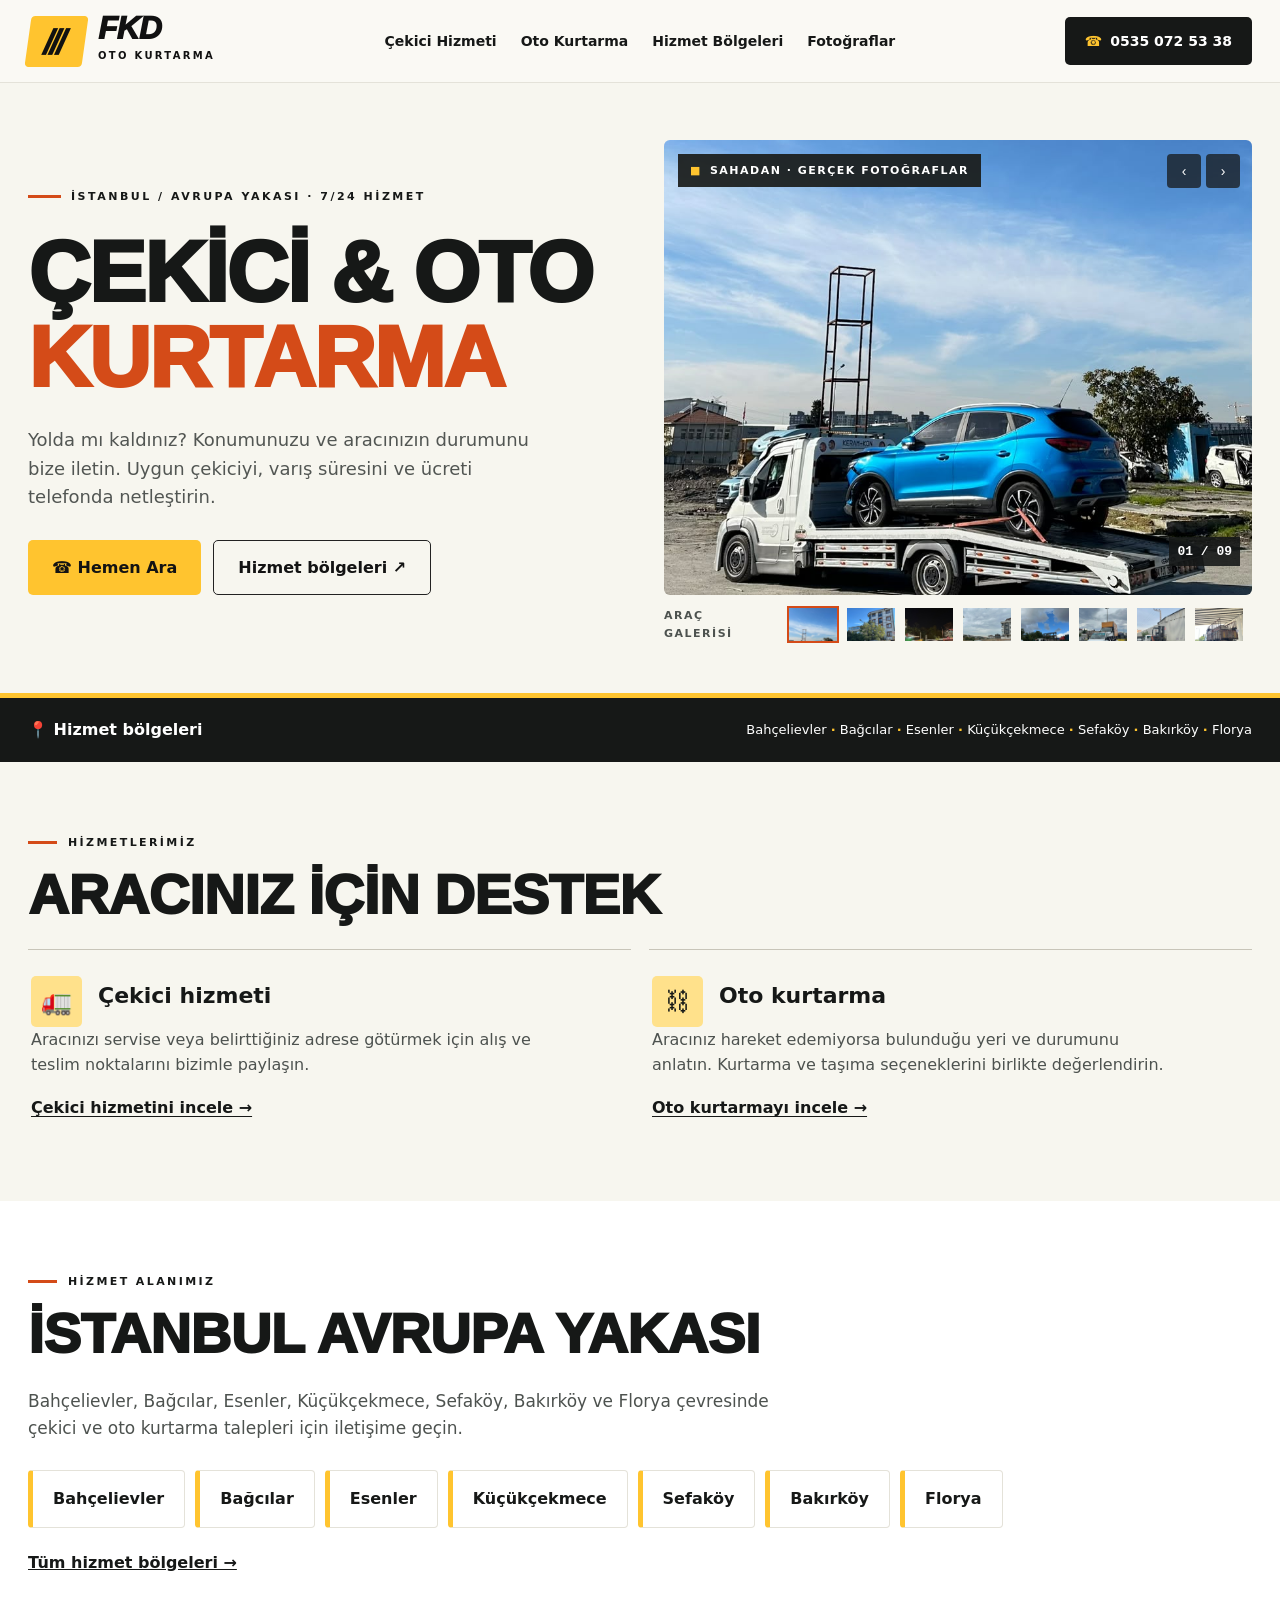
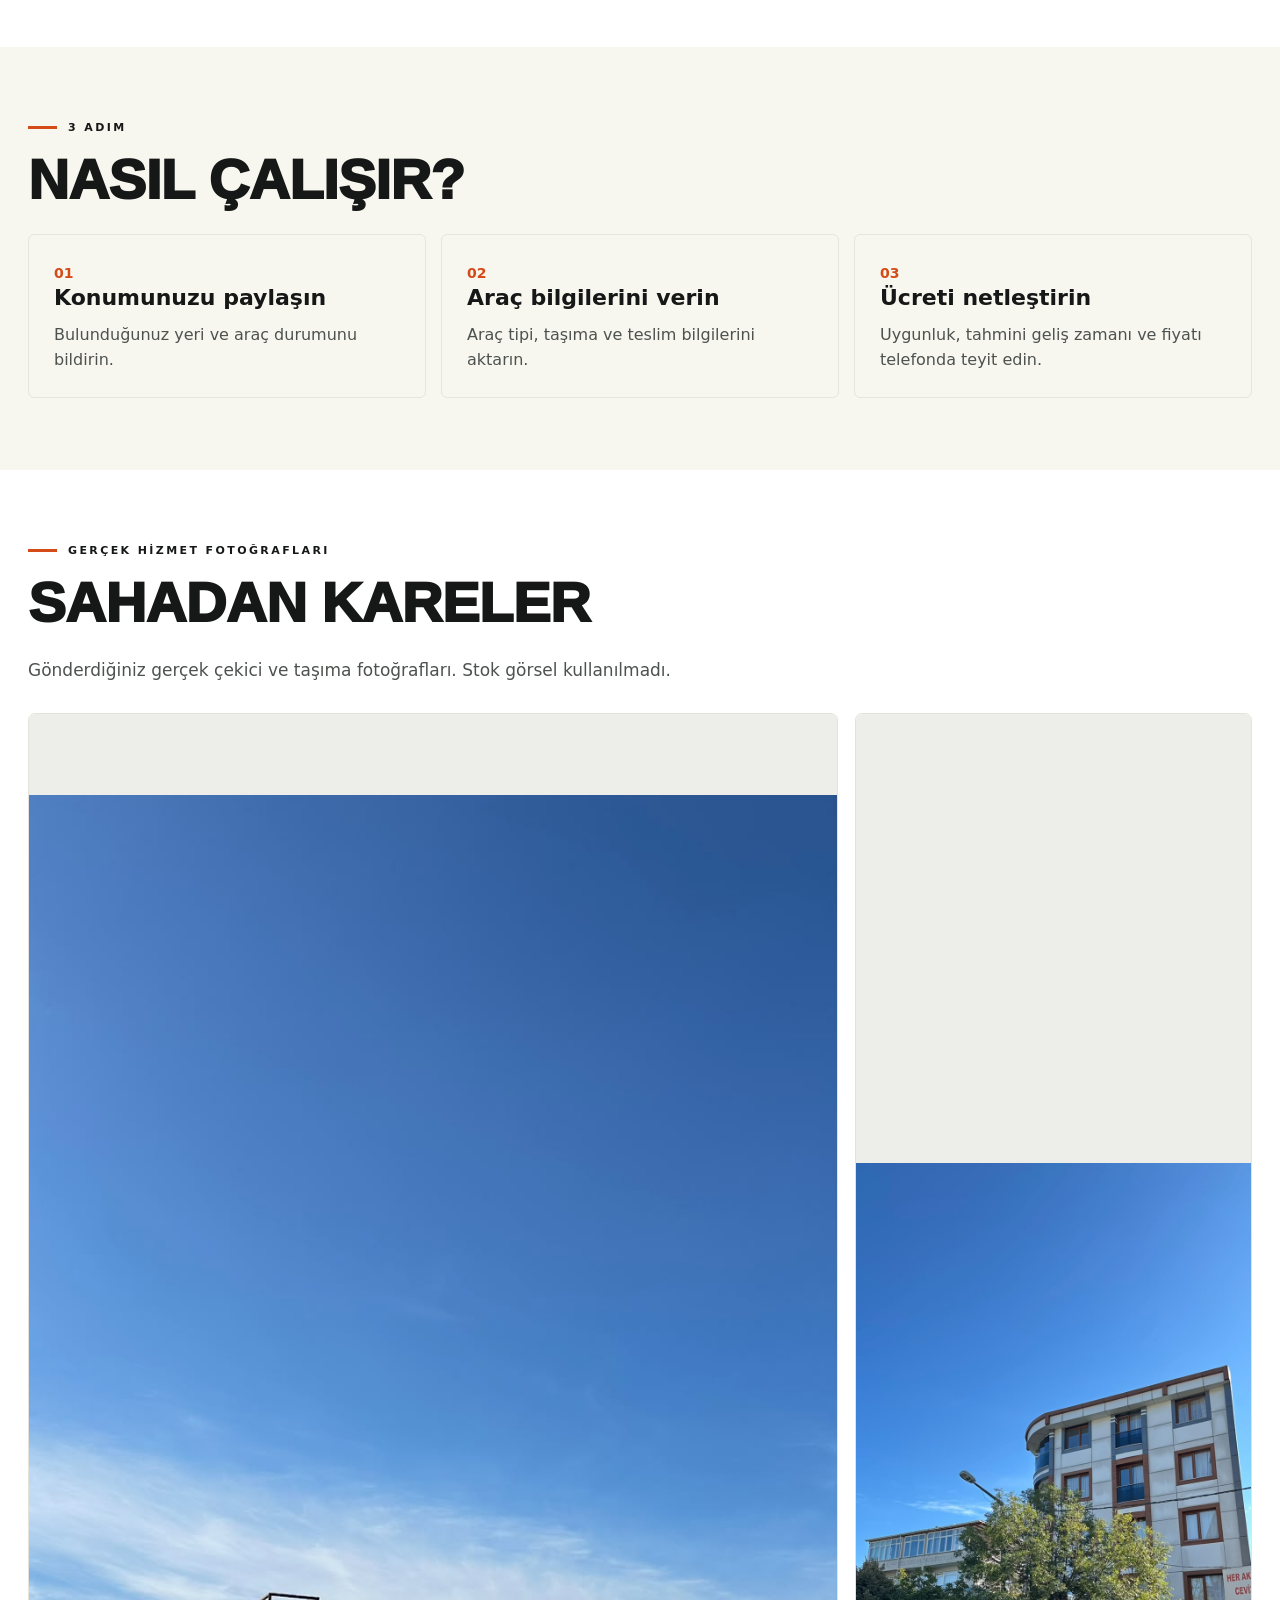
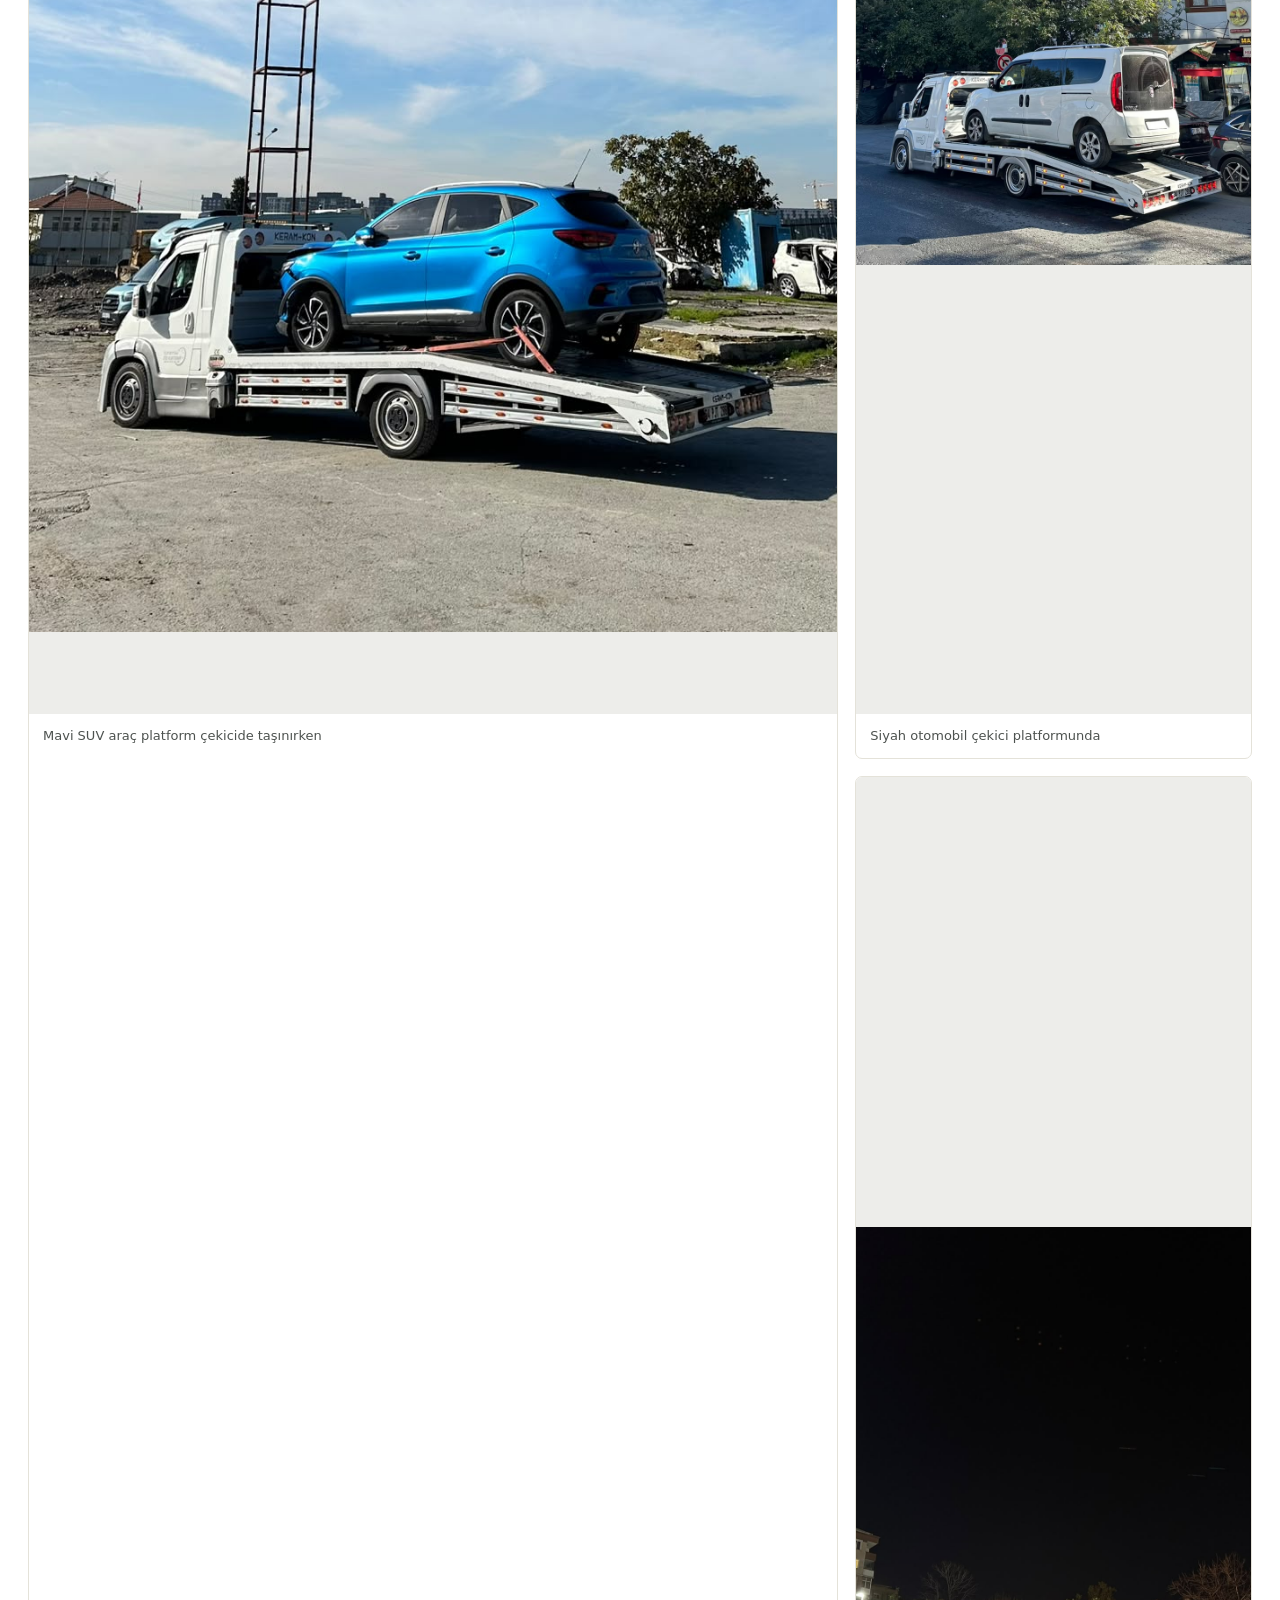
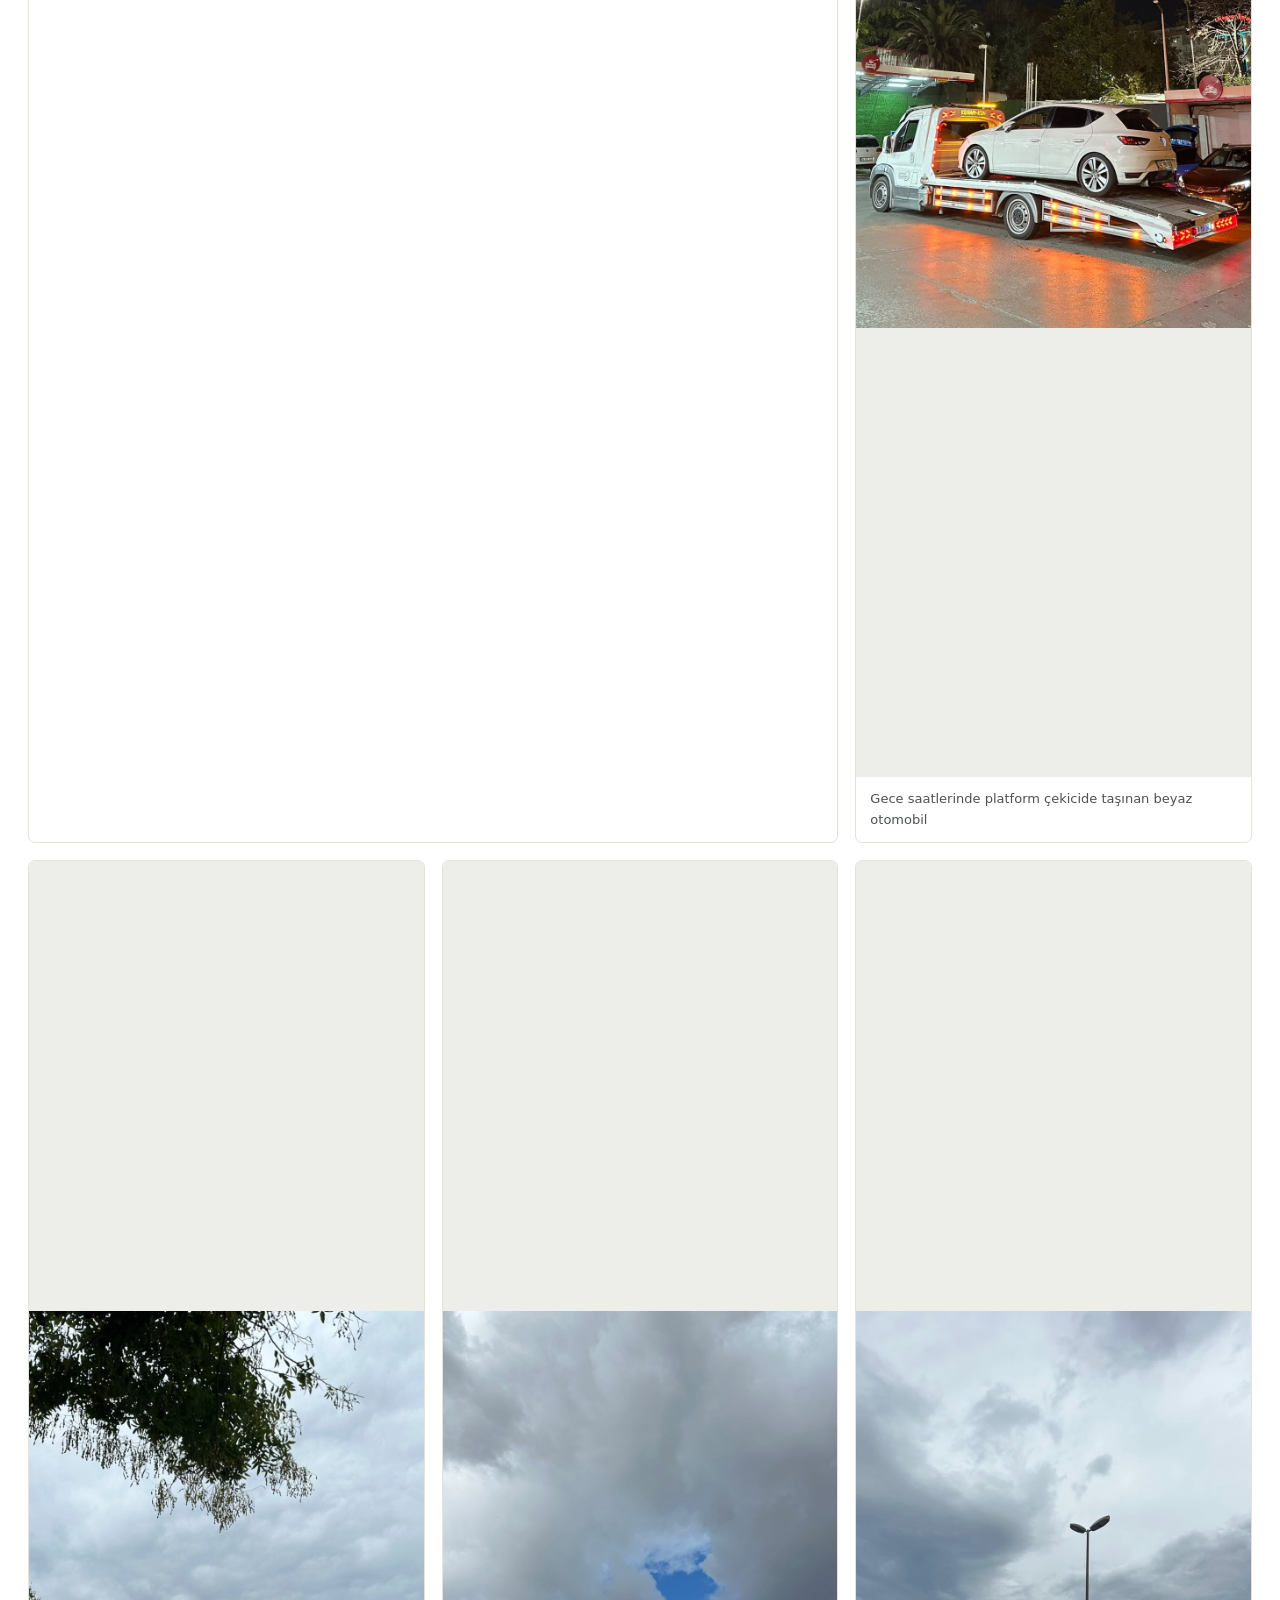
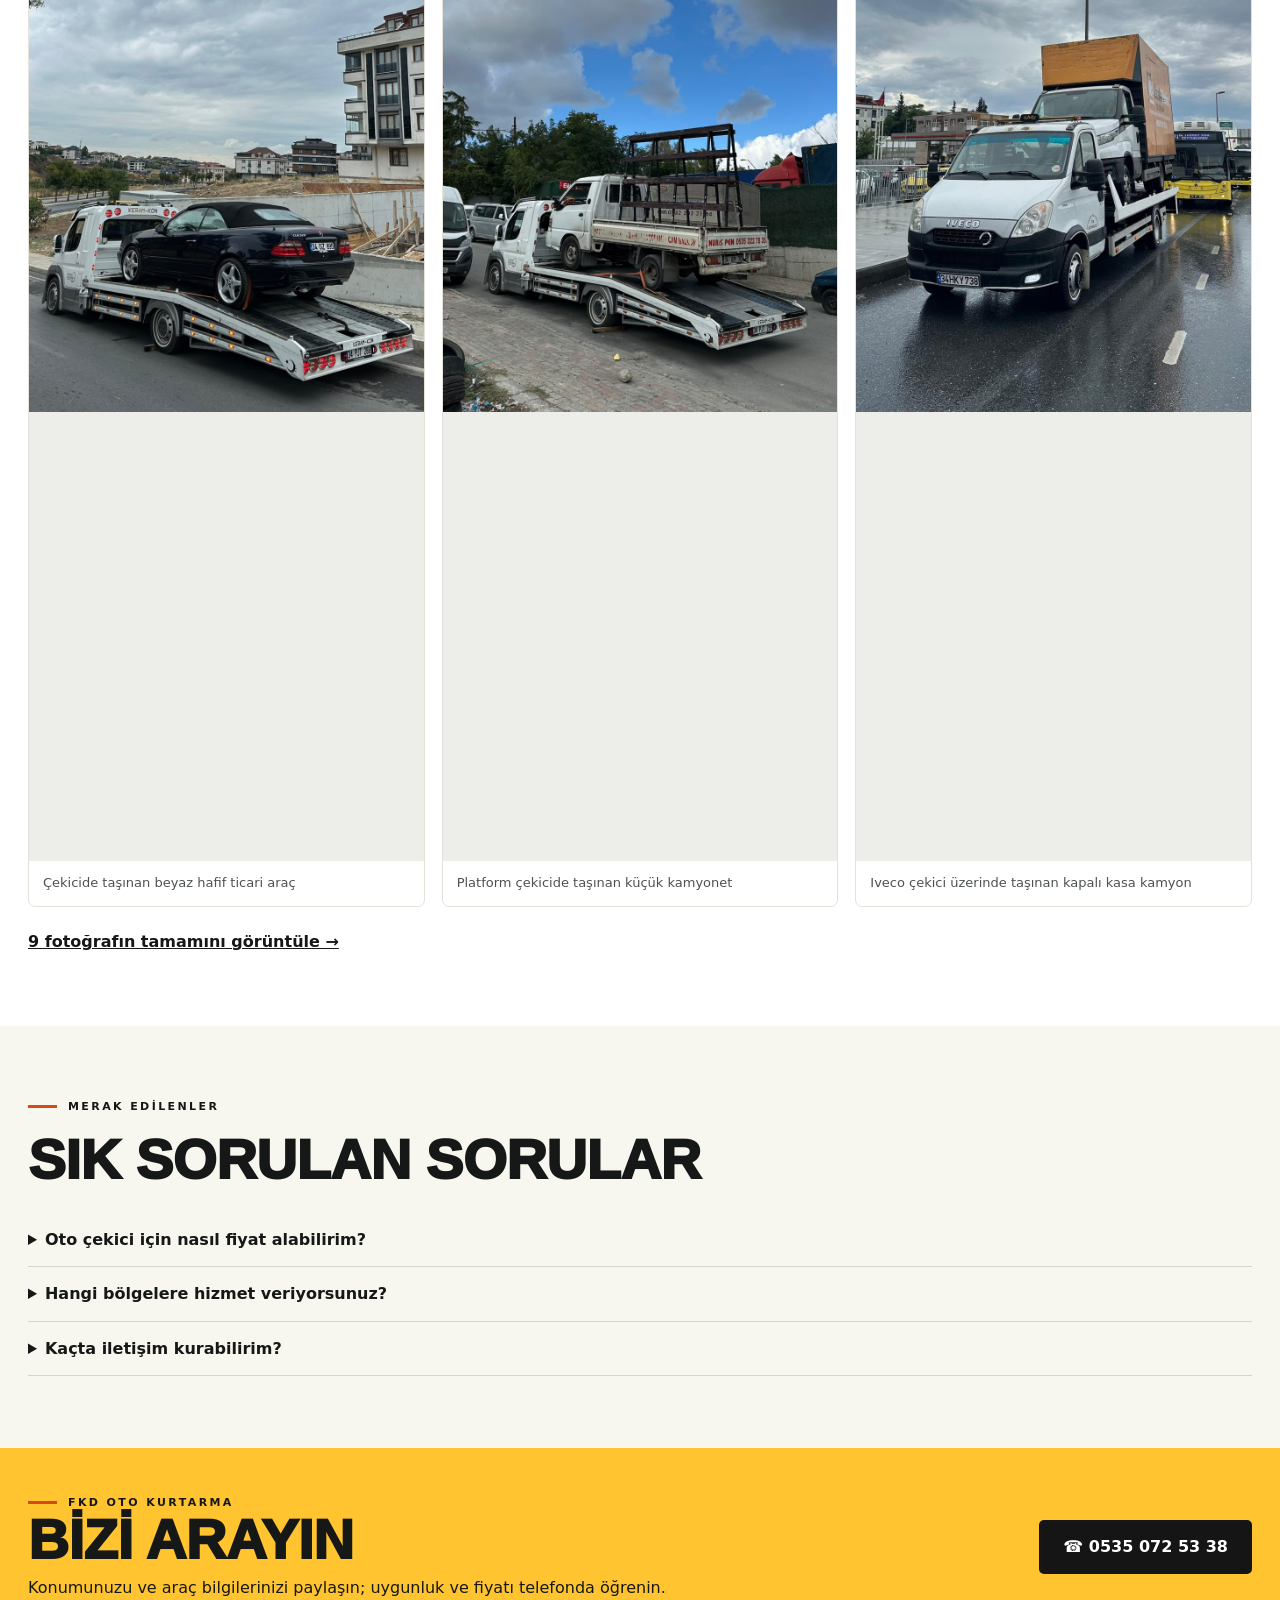
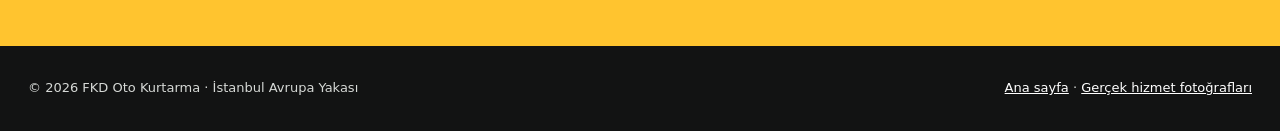
==== index.html @ 8d81df44 "Add files via upload" ====
<!doctype html><html lang="tr"><head><meta charset="utf-8"><meta name="viewport" content="width=device-width, initial-scale=1"><title>FKD Oto Kurtarma | İstanbul Çekici ve Oto Kurtarma</title><meta name="description" content="FKD Oto Kurtarma: Bahçelievler, Bağcılar, Esenler, Küçükçekmece, Sefaköy, Bakırköy ve Florya çekici hizmeti. Telefon: 0535 072 53 38."><meta name="theme-color" content="#161817"><link rel="canonical" href="https://fkdotokurtarma.com.tr/"><meta property="og:type" content="website"><meta property="og:locale" content="tr_TR"><meta property="og:title" content="FKD Oto Kurtarma | İstanbul Çekici ve Oto Kurtarma"><meta property="og:description" content="FKD Oto Kurtarma: Bahçelievler, Bağcılar, Esenler, Küçükçekmece, Sefaköy, Bakırköy ve Florya çekici hizmeti. Telefon: 0535 072 53 38."><meta property="og:image" content="https://fkdotokurtarma.com.tr/assets/fkd-01-mavi-suv.jpg"><link rel="stylesheet" href="site.css"><script type="application/ld+json">{"@context":"https://schema.org","@type":"AutomotiveBusiness","name":"FKD Oto Kurtarma","url":"https://fkdotokurtarma.com.tr/","telephone":"+905350725338","description":"İstanbul Avrupa Yakası oto çekici ve oto kurtarma hizmeti. Fiyat ve araç uygunluğu telefonda teyit edilir.","areaServed":[{"@type":"Place","name":"Bahçelievler, İstanbul"},{"@type":"Place","name":"Bağcılar, İstanbul"},{"@type":"Place","name":"Esenler, İstanbul"},{"@type":"Place","name":"Küçükçekmece, İstanbul"},{"@type":"Place","name":"Sefaköy, İstanbul"},{"@type":"Place","name":"Bakırköy, İstanbul"},{"@type":"Place","name":"Florya, İstanbul"}]}</script></head><body><header><div class="wrap top"><a class="brand" href="index.html" aria-label="FKD Oto Kurtarma ana sayfa"><span class="mark" aria-hidden="true">///</span><span class="brand-letters">FKD<small>OTO KURTARMA</small></span></a><nav class="nav" aria-label="Ana menü"><a href="cekici-hizmeti.html">Çekici Hizmeti</a><a href="oto-kurtarma.html">Oto Kurtarma</a><a href="hizmet-bolgeleri.html">Hizmet Bölgeleri</a><a href="arac-fotograflari.html">Fotoğraflar</a></nav><a class="call-top" href="tel:+905350725338"><span>☎</span> 0535 072 53 38</a></div></header>
<main><section class="hero"><div class="wrap hero-grid"><div><div class="eyebrow">İstanbul / Avrupa Yakası · 7/24 hizmet</div><h1>ÇEKİCİ &amp; OTO <em>KURTARMA</em></h1><p class="lead">Yolda mı kaldınız? Konumunuzu ve aracınızın durumunu bize iletin. Uygun çekiciyi, varış süresini ve ücreti telefonda netleştirin.</p><div class="actions"><a class="button" href="tel:+905350725338">☎ Hemen Ara</a><a class="button outline" href="hizmet-bolgeleri.html">Hizmet bölgeleri ↗</a></div></div><div class="hero-media"><div class="hero-chip">SAHADAN · GERÇEK FOTOĞRAFLAR</div><img class="hero-image" id="showcase-image" src="assets/fkd-01-mavi-suv.jpg" alt="Mavi SUV araç platform çekicide taşınırken" width="900" height="1600" fetchpriority="high"><div class="media-arrows"><button id="prev-photo" type="button" aria-label="Önceki fotoğraf">‹</button><button id="next-photo" type="button" aria-label="Sonraki fotoğraf">›</button></div><span class="hero-count" id="photo-counter">01 / 09</span><div class="under-media"><strong>ARAÇ GALERİSİ</strong><div class="thumbs" aria-label="Fotoğraf seçimi"><button class="thumb active" type="button" aria-label="Fotoğraf 1: Mavi SUV araç platform çekicide taşınırken" data-index="0"><img src="assets/fkd-01-mavi-suv.jpg" width="48" height="33" alt=""></button><button class="thumb" type="button" aria-label="Fotoğraf 2: Siyah otomobil çekici platformunda" data-index="1"><img src="assets/fkd-02-siyah-otomobil.jpg" width="48" height="33" alt=""></button><button class="thumb" type="button" aria-label="Fotoğraf 3: Gece saatlerinde platform çekicide taşınan beyaz otomobil" data-index="2"><img src="assets/fkd-03-gece-otomobil.jpg" width="48" height="33" alt=""></button><button class="thumb" type="button" aria-label="Fotoğraf 4: Çekicide taşınan beyaz hafif ticari araç" data-index="3"><img src="assets/fkd-04-hafif-ticari.jpg" width="48" height="33" alt=""></button><button class="thumb" type="button" aria-label="Fotoğraf 5: Platform çekicide taşınan küçük kamyonet" data-index="4"><img src="assets/fkd-05-kamyonet.jpg" width="48" height="33" alt=""></button><button class="thumb" type="button" aria-label="Fotoğraf 6: Iveco çekici üzerinde taşınan kapalı kasa kamyon" data-index="5"><img src="assets/fkd-06-kapali-kasa-kamyon.jpg" width="48" height="33" alt=""></button><button class="thumb" type="button" aria-label="Fotoğraf 7: Çekici üzerinde taşınan forklift" data-index="6"><img src="assets/fkd-07-forklift.jpg" width="48" height="33" alt=""></button><button class="thumb" type="button" aria-label="Fotoğraf 8: Çekicide taşınan yük kamyonu" data-index="7"><img src="assets/fkd-08-yuk-kamyonu.jpg" width="48" height="33" alt=""></button><button class="thumb" type="button" aria-label="Fotoğraf 9: Gece çekici platformunda taşınan otobüs" data-index="8"><img src="assets/fkd-09-gece-otobus.jpg" width="48" height="33" alt=""></button></div></div></div></div></section>
<section class="strip"><div class="wrap strip-content"><strong>📍 Hizmet bölgeleri</strong><span>Bahçelievler <b>·</b> Bağcılar <b>·</b> Esenler <b>·</b> Küçükçekmece <b>·</b> Sefaköy <b>·</b> Bakırköy <b>·</b> Florya</span></div></section>
<section class="section" id="hizmetler"><div class="wrap"><div class="section-tag">HİZMETLERİMİZ</div><h2>ARACINIZ İÇİN DESTEK</h2><div class="cards"><article class="card"><div class="card-heading"><span class="card-icon" aria-hidden="true">🚛</span><h3>Çekici hizmeti</h3></div><p>Aracınızı servise veya belirttiğiniz adrese götürmek için alış ve teslim noktalarını bizimle paylaşın.</p><a href="cekici-hizmeti.html">Çekici hizmetini incele →</a></article><article class="card"><div class="card-heading"><span class="card-icon" aria-hidden="true">⛓</span><h3>Oto kurtarma</h3></div><p>Aracınız hareket edemiyorsa bulunduğu yeri ve durumunu anlatın. Kurtarma ve taşıma seçeneklerini birlikte değerlendirin.</p><a href="oto-kurtarma.html">Oto kurtarmayı incele →</a></article></div></div></section>
<section class="section white" id="bolgeler"><div class="wrap"><div class="section-tag">HİZMET ALANIMIZ</div><h2>İSTANBUL AVRUPA YAKASI</h2><p class="section-lead">Bahçelievler, Bağcılar, Esenler, Küçükçekmece, Sefaköy, Bakırköy ve Florya çevresinde çekici ve oto kurtarma talepleri için iletişime geçin.</p><div class="areas"><span class="area">Bahçelievler</span><span class="area">Bağcılar</span><span class="area">Esenler</span><span class="area">Küçükçekmece</span><span class="area">Sefaköy</span><span class="area">Bakırköy</span><span class="area">Florya</span></div><a class="link-more" href="hizmet-bolgeleri.html">Tüm hizmet bölgeleri →</a></div></section>
<section class="section" id="nasil-calisir"><div class="wrap"><div class="section-tag">3 ADIM</div><h2>NASIL ÇALIŞIR?</h2><div class="steps"><article class="step"><b>01</b><h3>Konumunuzu paylaşın</h3><p>Bulunduğunuz yeri ve araç durumunu bildirin.</p></article><article class="step"><b>02</b><h3>Araç bilgilerini verin</h3><p>Araç tipi, taşıma ve teslim bilgilerini aktarın.</p></article><article class="step"><b>03</b><h3>Ücreti netleştirin</h3><p>Uygunluk, tahmini geliş zamanı ve fiyatı telefonda teyit edin.</p></article></div></div></section>
<section class="section white" id="fotograflar"><div class="wrap"><div class="section-tag">GERÇEK HİZMET FOTOĞRAFLARI</div><h2>SAHADAN KARELER</h2><p class="section-lead">Gönderdiğiniz gerçek çekici ve taşıma fotoğrafları. Stok görsel kullanılmadı.</p><div class="site-gallery"><figure class="photo-card"><img src="assets/fkd-01-mavi-suv.jpg" alt="Mavi SUV araç platform çekicide taşınırken" loading="lazy" width="900" height="1600"><figcaption>Mavi SUV araç platform çekicide taşınırken</figcaption></figure><figure class="photo-card"><img src="assets/fkd-02-siyah-otomobil.jpg" alt="Siyah otomobil çekici platformunda" loading="lazy" width="900" height="1600"><figcaption>Siyah otomobil çekici platformunda</figcaption></figure><figure class="photo-card"><img src="assets/fkd-03-gece-otomobil.jpg" alt="Gece saatlerinde platform çekicide taşınan beyaz otomobil" loading="lazy" width="900" height="1600"><figcaption>Gece saatlerinde platform çekicide taşınan beyaz otomobil</figcaption></figure><figure class="photo-card"><img src="assets/fkd-04-hafif-ticari.jpg" alt="Çekicide taşınan beyaz hafif ticari araç" loading="lazy" width="900" height="1600"><figcaption>Çekicide taşınan beyaz hafif ticari araç</figcaption></figure><figure class="photo-card"><img src="assets/fkd-05-kamyonet.jpg" alt="Platform çekicide taşınan küçük kamyonet" loading="lazy" width="900" height="1600"><figcaption>Platform çekicide taşınan küçük kamyonet</figcaption></figure><figure class="photo-card"><img src="assets/fkd-06-kapali-kasa-kamyon.jpg" alt="Iveco çekici üzerinde taşınan kapalı kasa kamyon" loading="lazy" width="900" height="1600"><figcaption>Iveco çekici üzerinde taşınan kapalı kasa kamyon</figcaption></figure></div><a class="link-more" href="arac-fotograflari.html">9 fotoğrafın tamamını görüntüle →</a></div></section>
<section class="section"><div class="wrap faq"><div class="section-tag">MERAK EDİLENLER</div><h2>SIK SORULAN SORULAR</h2><details><summary>Oto çekici için nasıl fiyat alabilirim?</summary><p>Konum, aracın tipi, varış adresi ve taşıma koşullarını bildirdiğinizde telefonla fiyat bilgisi alabilirsiniz.</p></details><details><summary>Hangi bölgelere hizmet veriyorsunuz?</summary><p>Bahçelievler, Bağcılar, Esenler, Küçükçekmece, Sefaköy, Bakırköy, Florya bölgelerine yönelik talepler için arayın.</p></details><details><summary>Kaçta iletişim kurabilirim?</summary><p>7/24 telefonla ulaşabilirsiniz. Araç uygunluğu ve varış süresi arama sırasında teyit edilir.</p></details></div></section></main>
<script>window.FKD_PHOTOS=[{"src": "assets/fkd-01-mavi-suv.jpg", "alt": "Mavi SUV araç platform çekicide taşınırken"}, {"src": "assets/fkd-02-siyah-otomobil.jpg", "alt": "Siyah otomobil çekici platformunda"}, {"src": "assets/fkd-03-gece-otomobil.jpg", "alt": "Gece saatlerinde platform çekicide taşınan beyaz otomobil"}, {"src": "assets/fkd-04-hafif-ticari.jpg", "alt": "Çekicide taşınan beyaz hafif ticari araç"}, {"src": "assets/fkd-05-kamyonet.jpg", "alt": "Platform çekicide taşınan küçük kamyonet"}, {"src": "assets/fkd-06-kapali-kasa-kamyon.jpg", "alt": "Iveco çekici üzerinde taşınan kapalı kasa kamyon"}, {"src": "assets/fkd-07-forklift.jpg", "alt": "Çekici üzerinde taşınan forklift"}, {"src": "assets/fkd-08-yuk-kamyonu.jpg", "alt": "Çekicide taşınan yük kamyonu"}, {"src": "assets/fkd-09-gece-otobus.jpg", "alt": "Gece çekici platformunda taşınan otobüs"}];</script><script src="site.js" defer></script>
<section class="cta"><div class="wrap cta-content"><div><span class="section-tag">FKD OTO KURTARMA</span><h2>BİZİ ARAYIN</h2><p>Konumunuzu ve araç bilgilerinizi paylaşın; uygunluk ve fiyatı telefonda öğrenin.</p></div><a class="button" href="tel:+905350725338" aria-label="FKD Oto Kurtarma telefon numarasını ara">☎ 0535 072 53 38</a></div></section><footer><div class="wrap footer-grid"><span>© 2026 FKD Oto Kurtarma · İstanbul Avrupa Yakası</span><span><a href="index.html">Ana sayfa</a> · <a href="arac-fotograflari.html">Gerçek hizmet fotoğrafları</a></span></div></footer><div class="mobile-call"><a class="button" href="tel:+905350725338">☎ HEMEN ARA — 0535 072 53 38</a></div></body></html>
---- site.css ----
:root{--ink:#161817;--muted:#4d524f;--gold:#ffc42f;--orange:#d44b18;--cream:#f7f6ef;--line:#e4e2d9;--white:#fff}
*{box-sizing:border-box}html{scroll-behavior:smooth}body{margin:0;background:var(--cream);font:16px/1.58 system-ui,-apple-system,'Segoe UI',Arial,sans-serif;color:var(--ink)}a{color:inherit}img{max-width:100%}a:focus-visible,button:focus-visible{outline:3px solid var(--orange);outline-offset:3px}.wrap{max-width:1280px;margin:0 auto;padding:0 28px}
header{background:#faf9f4;border-bottom:1px solid var(--line);position:sticky;top:0;z-index:15}.top{min-height:82px;display:flex;align-items:center;gap:26px;justify-content:space-between}.brand{display:flex;align-items:center;gap:13px;text-decoration:none;color:#111}.mark{display:inline-grid;place-items:center;width:57px;height:51px;background:var(--gold);border-radius:4px;transform:skew(-8deg);font-weight:1000;font-size:31px;letter-spacing:-5px;padding-right:7px}.brand-letters{font:italic 1000 32px/.75 Impact,'Arial Narrow',sans-serif;letter-spacing:-1px}.brand-letters small{display:block;font:800 10px/2 system-ui,sans-serif;letter-spacing:2.3px;margin-top:6px}.nav{display:flex;align-items:center;gap:24px}.nav a{text-decoration:none;font-size:14px;font-weight:800}.nav a:hover,.nav a[aria-current]{color:var(--orange)}.call-top{display:inline-flex;align-items:center;gap:8px;background:var(--ink);color:var(--white);padding:13px 20px;border-radius:5px;font-size:14px;font-weight:850;text-decoration:none;white-space:nowrap}.call-top span{color:var(--gold)}
.hero{padding:57px 0 50px}.hero-grid{display:grid;grid-template-columns:1fr 1fr;gap:48px;align-items:center}.eyebrow{display:flex;align-items:center;gap:10px;text-transform:uppercase;font-size:11px;font-weight:900;letter-spacing:2.5px}.eyebrow:before{content:'';width:33px;height:3px;background:var(--orange)}.hero h1{font:1000 clamp(57px,6.7vw,106px)/.99 Impact,'Arial Narrow','Arial Black',sans-serif;letter-spacing:-.02em;margin:25px 0 26px}.hero h1 em{display:block;color:var(--orange);font-style:normal}.lead{font-size:18px;max-width:535px;color:#525653;margin:0 0 28px}.button{display:inline-flex;align-items:center;justify-content:center;gap:10px;border:0;border-radius:5px;padding:14px 24px;background:var(--gold);color:#131313;text-decoration:none;font-weight:900;white-space:nowrap;font-size:16px;cursor:pointer}.button:hover{filter:brightness(.97)}.button.outline{background:transparent;border:1px solid #222}.button.dark{color:white;background:var(--ink)}.actions{display:flex;gap:12px;flex-wrap:wrap}.hero-media{position:relative;min-width:0}.hero-image{display:block;width:100%;height:455px;object-fit:cover;object-position:50% 77%;border-radius:6px;background:#ecece6}.hero-chip{position:absolute;left:14px;top:14px;background:#1a1d1bec;color:white;padding:8px 12px;font-size:11px;letter-spacing:1.5px;font-weight:900}.hero-chip:before{content:'■';color:var(--gold);margin-right:8px}.hero-count{position:absolute;bottom:77px;right:12px;background:#151717e3;color:white;font:800 13px/1 monospace;padding:8px}.under-media{display:flex;align-items:center;justify-content:space-between;gap:12px;margin-top:11px}.under-media strong{font-size:11px;color:var(--muted);letter-spacing:1.5px}.thumbs{display:flex;gap:6px;overflow-x:auto;max-width:79%}.thumb{border:2px solid transparent;background:none;padding:0;cursor:pointer;flex:none}.thumb.active{border-color:var(--orange)}.thumb img{width:48px;height:33px;object-fit:cover;display:block}.media-arrows{position:absolute;right:12px;top:14px;display:flex;gap:5px}.media-arrows button{font-size:14px;background:#151717bb;color:#fff;border:0;border-radius:4px;width:34px;height:34px;cursor:pointer}
.strip{background:var(--ink);color:#fff;border-top:5px solid var(--gold);padding:19px 0}.strip-content{display:flex;align-items:center;justify-content:space-between;gap:30px;flex-wrap:wrap}.strip strong{font-size:16px}.strip span{font-size:13px;line-height:2}.strip b{color:var(--gold)}
.section{padding:72px 0}.section.white{background:#fff}.section-tag{font-size:11px;font-weight:900;letter-spacing:2.4px;text-transform:uppercase;display:flex;gap:11px;align-items:center}.section-tag:before{content:'';background:var(--orange);height:3px;width:29px}h2{font:950 clamp(36px,4.4vw,58px)/1.04 Impact,'Arial Narrow',sans-serif;letter-spacing:-.5px;margin:15px 0 24px;text-transform:uppercase}h3{font-size:22px;margin:0 0 10px;line-height:1.2}.muted{color:var(--muted)}.section-lead{max-width:750px;font-size:17px;color:var(--muted);margin:0 0 29px}.cards{display:grid;grid-template-columns:repeat(2,1fr);gap:18px}.card{border-top:1px solid #c8c5b9;padding:26px 3px 8px}.card p{color:var(--muted);max-width:520px;margin:0 0 18px}.card a{font-weight:850;text-underline-offset:3px}.card-heading{display:flex;gap:16px;align-items:center}.card-icon{width:51px;height:51px;border-radius:5px;background:#ffe18b;display:grid;place-items:center;font-size:25px;flex:none}.areas{display:flex;flex-wrap:wrap;gap:10px}.area{background:#fff;border:1px solid var(--line);border-left:5px solid var(--gold);padding:15px 20px;font-weight:800;border-radius:4px}.steps{display:grid;grid-template-columns:repeat(3,1fr);gap:15px}.step{background:#f7f6ef;padding:25px;border:1px solid #e8e5dc;border-radius:6px}.step b{color:var(--orange);font-size:14px}.step p{margin:10px 0 0;color:var(--muted)}.site-gallery{display:grid;grid-template-columns:repeat(3,minmax(0,1fr));gap:17px}.photo-card{margin:0;background:white;border:1px solid var(--line);border-radius:7px;overflow:hidden}.photo-card img{display:block;width:100%;aspect-ratio:4/5;object-fit:contain;background:#ededea}.photo-card figcaption{padding:12px 14px;font-size:13px;color:var(--muted)}.photo-card:first-child{grid-column:span 2;grid-row:span 2}.photo-card:first-child img{aspect-ratio:1/1.05}.link-more{display:inline-flex;font-weight:850;margin-top:22px}.cta{background:var(--gold);padding:46px 0}.cta-content{display:flex;align-items:center;justify-content:space-between;gap:22px}.cta h2{margin:0}.cta p{margin:5px 0 0}.cta .button{background:#151515;color:white}.faq details{border-bottom:1px solid #d8d4c8;padding:14px 0}.faq summary{font-weight:800;cursor:pointer}.faq p{color:var(--muted)}footer{background:#121313;color:#d6d9d6;padding:32px 0}footer .footer-grid{display:flex;justify-content:space-between;gap:20px;flex-wrap:wrap;font-size:13px}.footer-grid a{color:#fff}.mobile-call{display:none}.inner-hero{padding:60px 0 43px}.inner-hero h1{font:950 clamp(48px,7vw,82px)/.98 Impact,'Arial Narrow',sans-serif;margin:20px 0;text-transform:uppercase}.inner-hero h1 span{color:var(--orange)}.inner-grid{display:grid;grid-template-columns:1.05fr .95fr;gap:45px;align-items:center}.inner-grid img{width:100%;height:360px;object-fit:cover;object-position:50% 75%;border-radius:8px}.list-areas{display:grid;grid-template-columns:repeat(4,1fr);gap:13px}.list-areas .area{min-height:75px}.info-grid{display:grid;grid-template-columns:repeat(3,1fr);gap:16px}.info-grid .card{background:white;border:1px solid var(--line);padding:24px;border-radius:5px}.list-small{color:var(--muted);max-width:850}.list-small li{margin:9px 0}.smallnote{font-size:12px;color:var(--muted)}
@media(max-width:960px){.wrap{padding:0 22px}.nav{gap:14px}.nav a{font-size:12px}.hero-grid,.inner-grid{gap:24px}.hero h1{font-size:70px}.hero-image{height:400px}.info-grid{grid-template-columns:1fr 1fr}}
@media(max-width:750px){.top{min-height:70px}.nav{display:none}.call-top{padding:10px 12px;font-size:12px}.mark{width:43px;height:39px;font-size:25px}.brand-letters{font-size:25px}.brand-letters small{font-size:8px}.hero{padding:32px 0}.hero-grid,.inner-grid{grid-template-columns:1fr}.hero h1{font-size:clamp(60px,11.2vw,85px)}.hero-image{height:410px}.cards{grid-template-columns:1fr}.steps,.info-grid{grid-template-columns:1fr}.list-areas{grid-template-columns:repeat(2,1fr)}.site-gallery{grid-template-columns:1fr 1fr}.photo-card:first-child{grid-column:span 2;grid-row:auto}.photo-card:first-child img{aspect-ratio:4/3}.cta-content{flex-direction:column;align-items:flex-start}.section{padding:49px 0}.inner-hero{padding:40px 0}}
@media(max-width:500px){.wrap{padding:0 16px}.hero h1{font-size:clamp(51px,12.2vw,70px)}.hero-image{height:370px}.lead{font-size:16px}.thumb img{width:35px;height:30px}.strip{padding:13px 0}.strip span{font-size:12px}.list-areas,.site-gallery{grid-template-columns:1fr}.photo-card:first-child{grid-column:auto}.photo-card:first-child img,.photo-card img{aspect-ratio:3/4}.mobile-call{display:block;position:fixed;bottom:0;left:0;right:0;background:#111;padding:9px 14px;z-index:22}.mobile-call .button{width:100%}footer{padding-bottom:95px}}
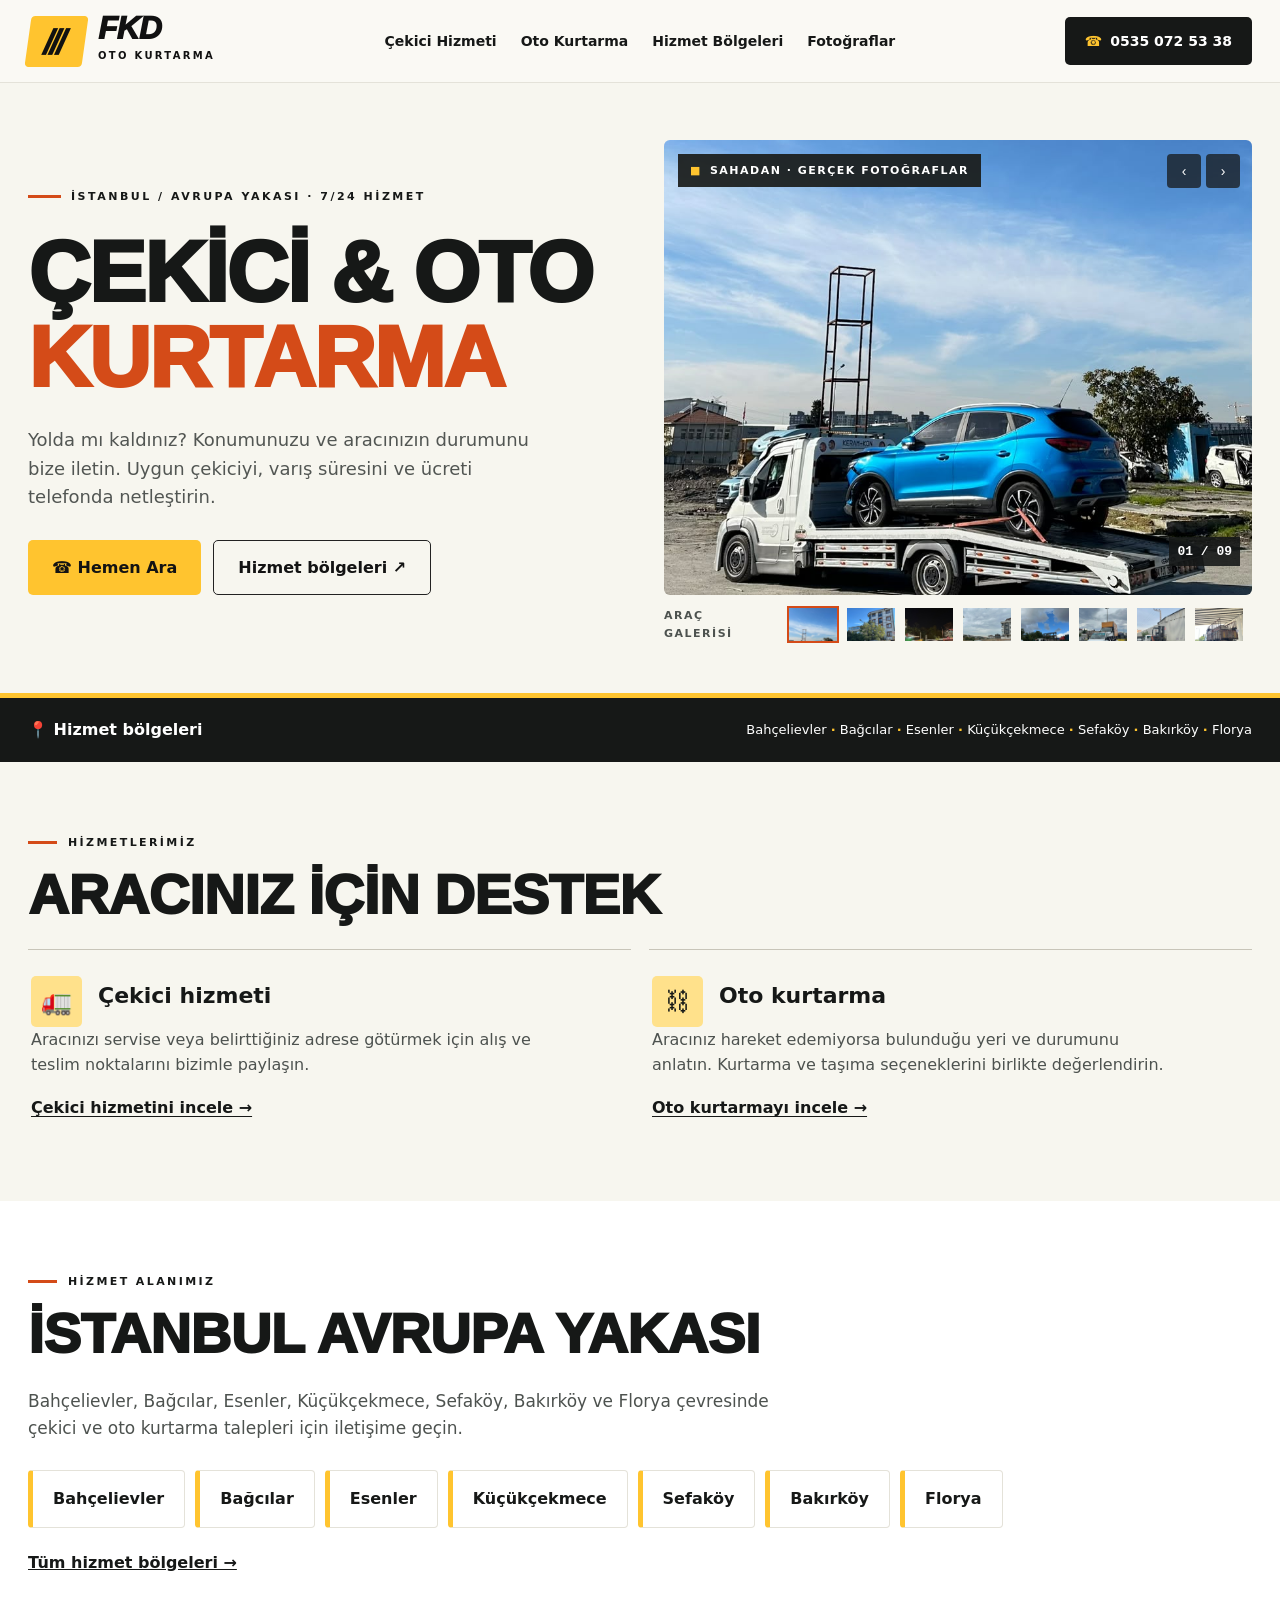
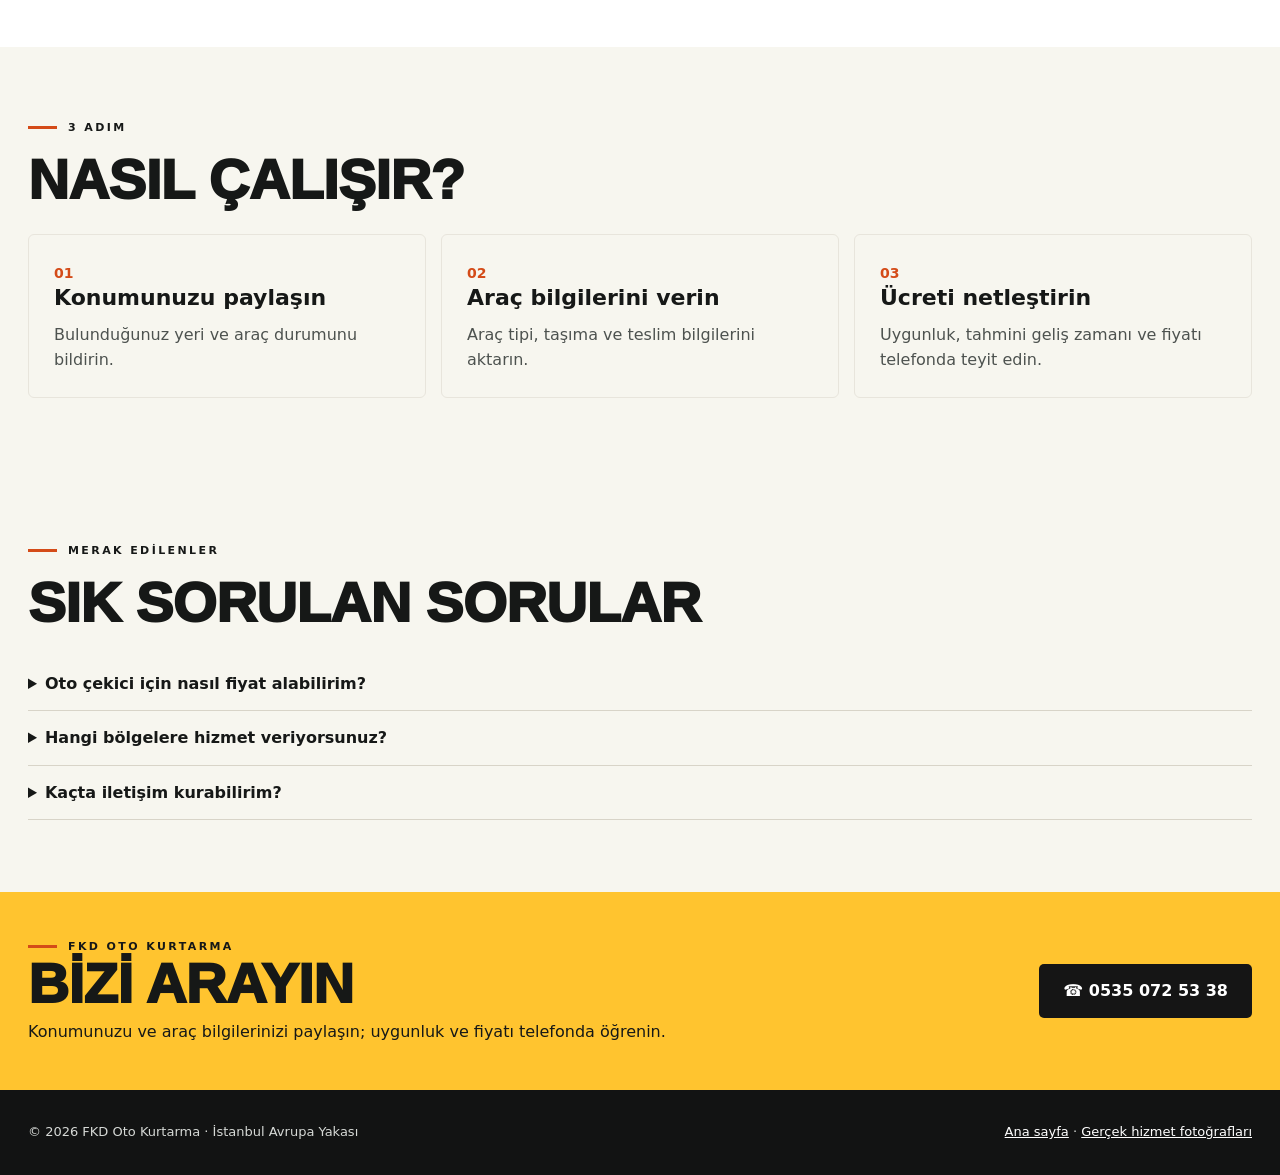
==== commit 0ac9e4cc: "Update index.html" ====
--- a/index.html
+++ b/index.html
@@ -1,4 +1,10 @@
-<!doctype html><html lang="tr"><head><meta charset="utf-8"><meta name="viewport" content="width=device-width, initial-scale=1"><title>FKD Oto Kurtarma | İstanbul Çekici ve Oto Kurtarma</title><meta name="description" content="FKD Oto Kurtarma: Bahçelievler, Bağcılar, Esenler, Küçükçekmece, Sefaköy, Bakırköy ve Florya çekici hizmeti. Telefon: 0535 072 53 38."><meta name="theme-color" content="#161817"><link rel="canonical" href="https://fkdotokurtarma.com.tr/"><meta property="og:type" content="website"><meta property="og:locale" content="tr_TR"><meta property="og:title" content="FKD Oto Kurtarma | İstanbul Çekici ve Oto Kurtarma"><meta property="og:description" content="FKD Oto Kurtarma: Bahçelievler, Bağcılar, Esenler, Küçükçekmece, Sefaköy, Bakırköy ve Florya çekici hizmeti. Telefon: 0535 072 53 38."><meta property="og:image" content="https://fkdotokurtarma.com.tr/assets/fkd-01-mavi-suv.jpg"><link rel="stylesheet" href="site.css"><script type="application/ld+json">{"@context":"https://schema.org","@type":"AutomotiveBusiness","name":"FKD Oto Kurtarma","url":"https://fkdotokurtarma.com.tr/","telephone":"+905350725338","description":"İstanbul Avrupa Yakası oto çekici ve oto kurtarma hizmeti. Fiyat ve araç uygunluğu telefonda teyit edilir.","areaServed":[{"@type":"Place","name":"Bahçelievler, İstanbul"},{"@type":"Place","name":"Bağcılar, İstanbul"},{"@type":"Place","name":"Esenler, İstanbul"},{"@type":"Place","name":"Küçükçekmece, İstanbul"},{"@type":"Place","name":"Sefaköy, İstanbul"},{"@type":"Place","name":"Bakırköy, İstanbul"},{"@type":"Place","name":"Florya, İstanbul"}]}</script></head><body><header><div class="wrap top"><a class="brand" href="index.html" aria-label="FKD Oto Kurtarma ana sayfa"><span class="mark" aria-hidden="true">///</span><span class="brand-letters">FKD<small>OTO KURTARMA</small></span></a><nav class="nav" aria-label="Ana menü"><a href="cekici-hizmeti.html">Çekici Hizmeti</a><a href="oto-kurtarma.html">Oto Kurtarma</a><a href="hizmet-bolgeleri.html">Hizmet Bölgeleri</a><a href="arac-fotograflari.html">Fotoğraflar</a></nav><a class="call-top" href="tel:+905350725338"><span>☎</span> 0535 072 53 38</a></div></header>
+<!doctype html><html lang="tr"><head>
+ <script async src="https://www.googletagmanager.com/gtm.js?id=GTM-PWVSPPN5"></script>
+<script>
+  window.dataLayer = window.dataLayer || [];
+  function gtag(){dataLayer.push(arguments);}
+  gtag('js', new Date());
+</script> <meta charset="utf-8"><meta name="viewport" content="width=device-width, initial-scale=1"><title>FKD Oto Kurtarma | İstanbul Çekici ve Oto Kurtarma</title><meta name="description" content="FKD Oto Kurtarma: Bahçelievler, Bağcılar, Esenler, Küçükçekmece, Sefaköy, Bakırköy ve Florya çekici hizmeti. Telefon: 0535 072 53 38."><meta name="theme-color" content="#161817"><link rel="canonical" href="https://fkdotokurtarma.com.tr/"><meta property="og:type" content="website"><meta property="og:locale" content="tr_TR"><meta property="og:title" content="FKD Oto Kurtarma | İstanbul Çekici ve Oto Kurtarma"><meta property="og:description" content="FKD Oto Kurtarma: Bahçelievler, Bağcılar, Esenler, Küçükçekmece, Sefaköy, Bakırköy ve Florya çekici hizmeti. Telefon: 0535 072 53 38."><meta property="og:image" content="https://fkdotokurtarma.com.tr/assets/fkd-01-mavi-suv.jpg"><link rel="stylesheet" href="site.css"><script type="application/ld+json">{"@context":"https://schema.org","@type":"AutomotiveBusiness","name":"FKD Oto Kurtarma","url":"https://fkdotokurtarma.com.tr/","telephone":"+905350725338","description":"İstanbul Avrupa Yakası oto çekici ve oto kurtarma hizmeti. Fiyat ve araç uygunluğu telefonda teyit edilir.","areaServed":[{"@type":"Place","name":"Bahçelievler, İstanbul"},{"@type":"Place","name":"Bağcılar, İstanbul"},{"@type":"Place","name":"Esenler, İstanbul"},{"@type":"Place","name":"Küçükçekmece, İstanbul"},{"@type":"Place","name":"Sefaköy, İstanbul"},{"@type":"Place","name":"Bakırköy, İstanbul"},{"@type":"Place","name":"Florya, İstanbul"}]}</script></head><body><header><div class="wrap top"><a class="brand" href="index.html" aria-label="FKD Oto Kurtarma ana sayfa"><span class="mark" aria-hidden="true">///</span><span class="brand-letters">FKD<small>OTO KURTARMA</small></span></a><nav class="nav" aria-label="Ana menü"><a href="cekici-hizmeti.html">Çekici Hizmeti</a><a href="oto-kurtarma.html">Oto Kurtarma</a><a href="hizmet-bolgeleri.html">Hizmet Bölgeleri</a><a href="arac-fotograflari.html">Fotoğraflar</a></nav><a class="call-top" href="tel:+905350725338"><span>☎</span> 0535 072 53 38</a></div></header>
 <main><section class="hero"><div class="wrap hero-grid"><div><div class="eyebrow">İstanbul / Avrupa Yakası · 7/24 hizmet</div><h1>ÇEKİCİ &amp; OTO <em>KURTARMA</em></h1><p class="lead">Yolda mı kaldınız? Konumunuzu ve aracınızın durumunu bize iletin. Uygun çekiciyi, varış süresini ve ücreti telefonda netleştirin.</p><div class="actions"><a class="button" href="tel:+905350725338">☎ Hemen Ara</a><a class="button outline" href="hizmet-bolgeleri.html">Hizmet bölgeleri ↗</a></div></div><div class="hero-media"><div class="hero-chip">SAHADAN · GERÇEK FOTOĞRAFLAR</div><img class="hero-image" id="showcase-image" src="assets/fkd-01-mavi-suv.jpg" alt="Mavi SUV araç platform çekicide taşınırken" width="900" height="1600" fetchpriority="high"><div class="media-arrows"><button id="prev-photo" type="button" aria-label="Önceki fotoğraf">‹</button><button id="next-photo" type="button" aria-label="Sonraki fotoğraf">›</button></div><span class="hero-count" id="photo-counter">01 / 09</span><div class="under-media"><strong>ARAÇ GALERİSİ</strong><div class="thumbs" aria-label="Fotoğraf seçimi"><button class="thumb active" type="button" aria-label="Fotoğraf 1: Mavi SUV araç platform çekicide taşınırken" data-index="0"><img src="assets/fkd-01-mavi-suv.jpg" width="48" height="33" alt=""></button><button class="thumb" type="button" aria-label="Fotoğraf 2: Siyah otomobil çekici platformunda" data-index="1"><img src="assets/fkd-02-siyah-otomobil.jpg" width="48" height="33" alt=""></button><button class="thumb" type="button" aria-label="Fotoğraf 3: Gece saatlerinde platform çekicide taşınan beyaz otomobil" data-index="2"><img src="assets/fkd-03-gece-otomobil.jpg" width="48" height="33" alt=""></button><button class="thumb" type="button" aria-label="Fotoğraf 4: Çekicide taşınan beyaz hafif ticari araç" data-index="3"><img src="assets/fkd-04-hafif-ticari.jpg" width="48" height="33" alt=""></button><button class="thumb" type="button" aria-label="Fotoğraf 5: Platform çekicide taşınan küçük kamyonet" data-index="4"><img src="assets/fkd-05-kamyonet.jpg" width="48" height="33" alt=""></button><button class="thumb" type="button" aria-label="Fotoğraf 6: Iveco çekici üzerinde taşınan kapalı kasa kamyon" data-index="5"><img src="assets/fkd-06-kapali-kasa-kamyon.jpg" width="48" height="33" alt=""></button><button class="thumb" type="button" aria-label="Fotoğraf 7: Çekici üzerinde taşınan forklift" data-index="6"><img src="assets/fkd-07-forklift.jpg" width="48" height="33" alt=""></button><button class="thumb" type="button" aria-label="Fotoğraf 8: Çekicide taşınan yük kamyonu" data-index="7"><img src="assets/fkd-08-yuk-kamyonu.jpg" width="48" height="33" alt=""></button><button class="thumb" type="button" aria-label="Fotoğraf 9: Gece çekici platformunda taşınan otobüs" data-index="8"><img src="assets/fkd-09-gece-otobus.jpg" width="48" height="33" alt=""></button></div></div></div></div></section>
 <section class="strip"><div class="wrap strip-content"><strong>📍 Hizmet bölgeleri</strong><span>Bahçelievler <b>·</b> Bağcılar <b>·</b> Esenler <b>·</b> Küçükçekmece <b>·</b> Sefaköy <b>·</b> Bakırköy <b>·</b> Florya</span></div></section>
 <section class="section" id="hizmetler"><div class="wrap"><div class="section-tag">HİZMETLERİMİZ</div><h2>ARACINIZ İÇİN DESTEK</h2><div class="cards"><article class="card"><div class="card-heading"><span class="card-icon" aria-hidden="true">🚛</span><h3>Çekici hizmeti</h3></div><p>Aracınızı servise veya belirttiğiniz adrese götürmek için alış ve teslim noktalarını bizimle paylaşın.</p><a href="cekici-hizmeti.html">Çekici hizmetini incele →</a></article><article class="card"><div class="card-heading"><span class="card-icon" aria-hidden="true">⛓</span><h3>Oto kurtarma</h3></div><p>Aracınız hareket edemiyorsa bulunduğu yeri ve durumunu anlatın. Kurtarma ve taşıma seçeneklerini birlikte değerlendirin.</p><a href="oto-kurtarma.html">Oto kurtarmayı incele →</a></article></div></div></section>
@@ -7,4 +13,4 @@
 <section class="section white" id="fotograflar"><div class="wrap"><div class="section-tag">GERÇEK HİZMET FOTOĞRAFLARI</div><h2>SAHADAN KARELER</h2><p class="section-lead">Gönderdiğiniz gerçek çekici ve taşıma fotoğrafları. Stok görsel kullanılmadı.</p><div class="site-gallery"><figure class="photo-card"><img src="assets/fkd-01-mavi-suv.jpg" alt="Mavi SUV araç platform çekicide taşınırken" loading="lazy" width="900" height="1600"><figcaption>Mavi SUV araç platform çekicide taşınırken</figcaption></figure><figure class="photo-card"><img src="assets/fkd-02-siyah-otomobil.jpg" alt="Siyah otomobil çekici platformunda" loading="lazy" width="900" height="1600"><figcaption>Siyah otomobil çekici platformunda</figcaption></figure><figure class="photo-card"><img src="assets/fkd-03-gece-otomobil.jpg" alt="Gece saatlerinde platform çekicide taşınan beyaz otomobil" loading="lazy" width="900" height="1600"><figcaption>Gece saatlerinde platform çekicide taşınan beyaz otomobil</figcaption></figure><figure class="photo-card"><img src="assets/fkd-04-hafif-ticari.jpg" alt="Çekicide taşınan beyaz hafif ticari araç" loading="lazy" width="900" height="1600"><figcaption>Çekicide taşınan beyaz hafif ticari araç</figcaption></figure><figure class="photo-card"><img src="assets/fkd-05-kamyonet.jpg" alt="Platform çekicide taşınan küçük kamyonet" loading="lazy" width="900" height="1600"><figcaption>Platform çekicide taşınan küçük kamyonet</figcaption></figure><figure class="photo-card"><img src="assets/fkd-06-kapali-kasa-kamyon.jpg" alt="Iveco çekici üzerinde taşınan kapalı kasa kamyon" loading="lazy" width="900" height="1600"><figcaption>Iveco çekici üzerinde taşınan kapalı kasa kamyon</figcaption></figure></div><a class="link-more" href="arac-fotograflari.html">9 fotoğrafın tamamını görüntüle →</a></div></section>
 <section class="section"><div class="wrap faq"><div class="section-tag">MERAK EDİLENLER</div><h2>SIK SORULAN SORULAR</h2><details><summary>Oto çekici için nasıl fiyat alabilirim?</summary><p>Konum, aracın tipi, varış adresi ve taşıma koşullarını bildirdiğinizde telefonla fiyat bilgisi alabilirsiniz.</p></details><details><summary>Hangi bölgelere hizmet veriyorsunuz?</summary><p>Bahçelievler, Bağcılar, Esenler, Küçükçekmece, Sefaköy, Bakırköy, Florya bölgelerine yönelik talepler için arayın.</p></details><details><summary>Kaçta iletişim kurabilirim?</summary><p>7/24 telefonla ulaşabilirsiniz. Araç uygunluğu ve varış süresi arama sırasında teyit edilir.</p></details></div></section></main>
 <script>window.FKD_PHOTOS=[{"src": "assets/fkd-01-mavi-suv.jpg", "alt": "Mavi SUV araç platform çekicide taşınırken"}, {"src": "assets/fkd-02-siyah-otomobil.jpg", "alt": "Siyah otomobil çekici platformunda"}, {"src": "assets/fkd-03-gece-otomobil.jpg", "alt": "Gece saatlerinde platform çekicide taşınan beyaz otomobil"}, {"src": "assets/fkd-04-hafif-ticari.jpg", "alt": "Çekicide taşınan beyaz hafif ticari araç"}, {"src": "assets/fkd-05-kamyonet.jpg", "alt": "Platform çekicide taşınan küçük kamyonet"}, {"src": "assets/fkd-06-kapali-kasa-kamyon.jpg", "alt": "Iveco çekici üzerinde taşınan kapalı kasa kamyon"}, {"src": "assets/fkd-07-forklift.jpg", "alt": "Çekici üzerinde taşınan forklift"}, {"src": "assets/fkd-08-yuk-kamyonu.jpg", "alt": "Çekicide taşınan yük kamyonu"}, {"src": "assets/fkd-09-gece-otobus.jpg", "alt": "Gece çekici platformunda taşınan otobüs"}];</script><script src="site.js" defer></script>
-<section class="cta"><div class="wrap cta-content"><div><span class="section-tag">FKD OTO KURTARMA</span><h2>BİZİ ARAYIN</h2><p>Konumunuzu ve araç bilgilerinizi paylaşın; uygunluk ve fiyatı telefonda öğrenin.</p></div><a class="button" href="tel:+905350725338" aria-label="FKD Oto Kurtarma telefon numarasını ara">☎ 0535 072 53 38</a></div></section><footer><div class="wrap footer-grid"><span>© 2026 FKD Oto Kurtarma · İstanbul Avrupa Yakası</span><span><a href="index.html">Ana sayfa</a> · <a href="arac-fotograflari.html">Gerçek hizmet fotoğrafları</a></span></div></footer><div class="mobile-call"><a class="button" href="tel:+905350725338">☎ HEMEN ARA — 0535 072 53 38</a></div></body></html>+<section class="cta"><div class="wrap cta-content"><div><span class="section-tag">FKD OTO KURTARMA</span><h2>BİZİ ARAYIN</h2><p>Konumunuzu ve araç bilgilerinizi paylaşın; uygunluk ve fiyatı telefonda öğrenin.</p></div><a class="button" href="tel:+905350725338" aria-label="FKD Oto Kurtarma telefon numarasını ara">☎ 0535 072 53 38</a></div></section><footer><div class="wrap footer-grid"><span>© 2026 FKD Oto Kurtarma · İstanbul Avrupa Yakası</span><span><a href="index.html">Ana sayfa</a> · <a href="arac-fotograflari.html">Gerçek hizmet fotoğrafları</a></span></div></footer><div class="mobile-call"><a class="button" href="tel:+905350725338">☎ HEMEN ARA — 0535 072 53 38</a></div></body></html>
--- a/site.css
+++ b/site.css
@@ -7,3 +7,4 @@
 @media(max-width:960px){.wrap{padding:0 22px}.nav{gap:14px}.nav a{font-size:12px}.hero-grid,.inner-grid{gap:24px}.hero h1{font-size:70px}.hero-image{height:400px}.info-grid{grid-template-columns:1fr 1fr}}
 @media(max-width:750px){.top{min-height:70px}.nav{display:none}.call-top{padding:10px 12px;font-size:12px}.mark{width:43px;height:39px;font-size:25px}.brand-letters{font-size:25px}.brand-letters small{font-size:8px}.hero{padding:32px 0}.hero-grid,.inner-grid{grid-template-columns:1fr}.hero h1{font-size:clamp(60px,11.2vw,85px)}.hero-image{height:410px}.cards{grid-template-columns:1fr}.steps,.info-grid{grid-template-columns:1fr}.list-areas{grid-template-columns:repeat(2,1fr)}.site-gallery{grid-template-columns:1fr 1fr}.photo-card:first-child{grid-column:span 2;grid-row:auto}.photo-card:first-child img{aspect-ratio:4/3}.cta-content{flex-direction:column;align-items:flex-start}.section{padding:49px 0}.inner-hero{padding:40px 0}}
 @media(max-width:500px){.wrap{padding:0 16px}.hero h1{font-size:clamp(51px,12.2vw,70px)}.hero-image{height:370px}.lead{font-size:16px}.thumb img{width:35px;height:30px}.strip{padding:13px 0}.strip span{font-size:12px}.list-areas,.site-gallery{grid-template-columns:1fr}.photo-card:first-child{grid-column:auto}.photo-card:first-child img,.photo-card img{aspect-ratio:3/4}.mobile-call{display:block;position:fixed;bottom:0;left:0;right:0;background:#111;padding:9px 14px;z-index:22}.mobile-call .button{width:100%}footer{padding-bottom:95px}}
+#fotograflar { display: none !important; }
